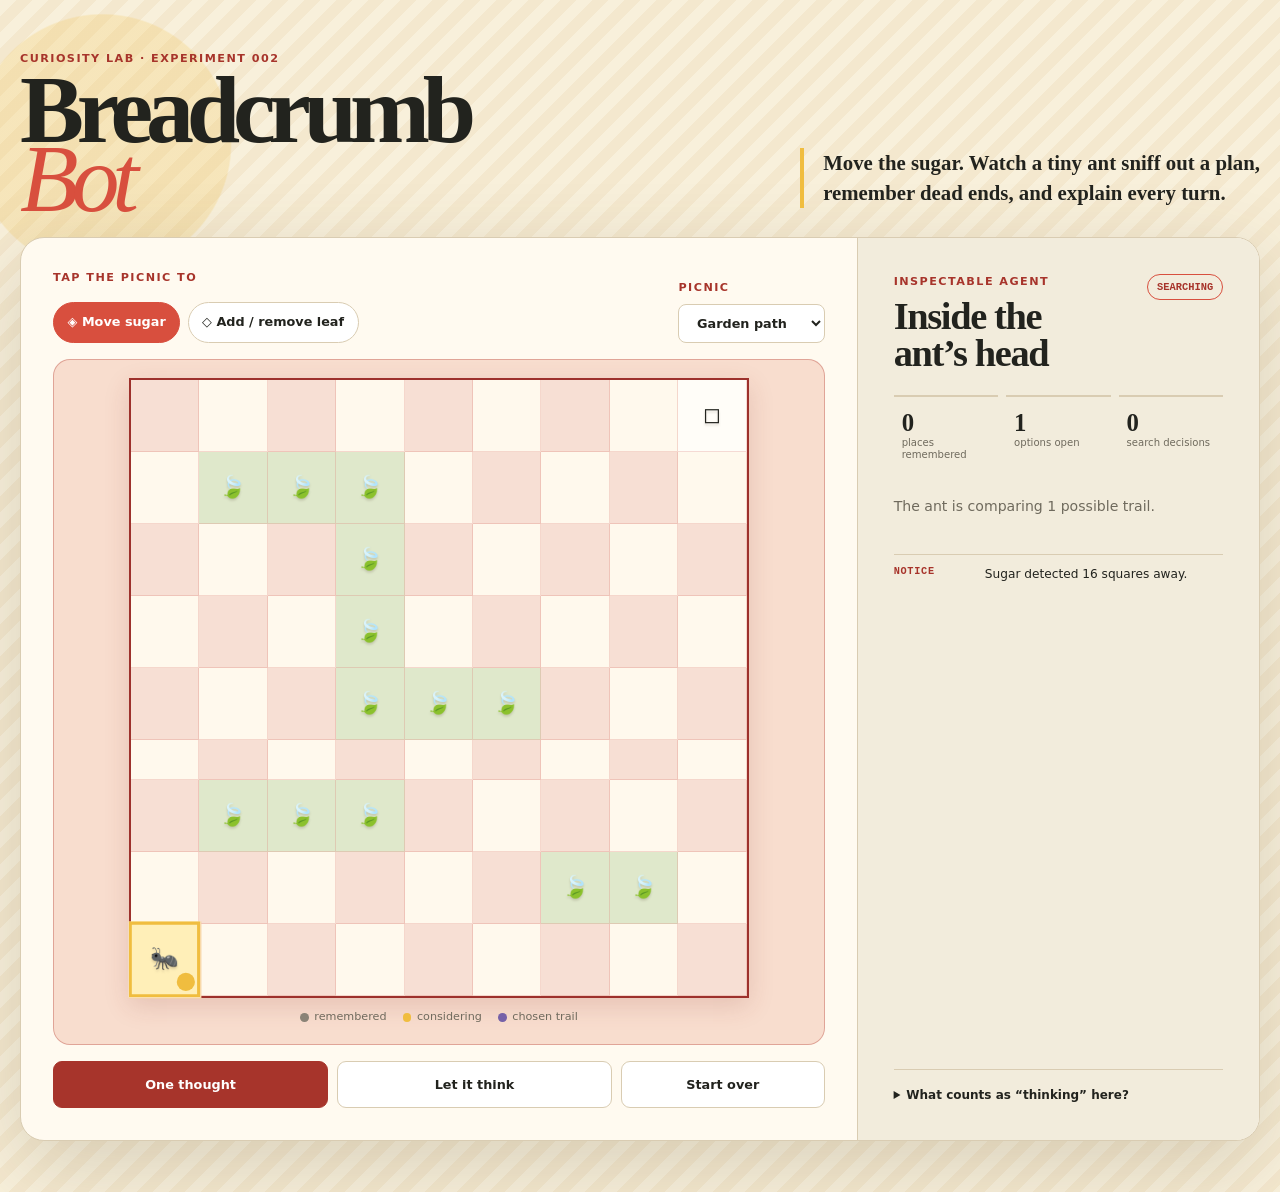
==== projects/002-breadcrumb-bot/index.html @ 3e07974c "feat: add inspectable Breadcrumb Bot agent" ====
<!doctype html>
<html lang="en">
<head>
  <meta charset="utf-8">
  <meta name="viewport" content="width=device-width, initial-scale=1">
  <meta name="color-scheme" content="light">
  <title>Breadcrumb Bot</title>
  <link rel="stylesheet" href="style.css">
</head>
<body>
  <noscript>This picnic needs JavaScript so the ant can think.</noscript>
  <main>
    <header>
      <div>
        <p class="eyebrow">Curiosity Lab · Experiment 002</p>
        <h1>Breadcrumb<br><em>Bot</em></h1>
      </div>
      <p class="invitation">Move the sugar. Watch a tiny ant sniff out a plan, remember dead ends, and explain every turn.</p>
    </header>

    <section class="workbench" aria-label="Interactive picnic pathfinder">
      <div class="board-panel">
        <div class="toolbar" aria-label="Picnic editing tools">
          <div class="tool-group">
            <span class="group-label">Tap the picnic to</span>
            <button class="tool is-active" type="button" data-tool="goal" aria-pressed="true">◈ Move sugar</button>
            <button class="tool" type="button" data-tool="leaf" aria-pressed="false">◇ Add / remove leaf</button>
          </div>
          <div class="preset-group">
            <label for="pattern">Picnic</label>
            <select id="pattern">
              <option value="garden">Garden path</option>
              <option value="spiral">Spiral napkin</option>
              <option value="open">Open blanket</option>
            </select>
          </div>
        </div>

        <div class="picnic-wrap">
          <div id="picnic" class="picnic" role="grid" aria-label="Nine by nine picnic blanket"></div>
          <div class="legend" aria-hidden="true">
            <span><i class="swatch memory"></i> remembered</span>
            <span><i class="swatch option"></i> considering</span>
            <span><i class="swatch route"></i> chosen trail</span>
          </div>
        </div>

        <div class="actions">
          <button id="step" class="primary" type="button">One thought</button>
          <button id="run" type="button">Let it think</button>
          <button id="reset" type="button">Start over</button>
        </div>
      </div>

      <aside class="mind" aria-labelledby="mind-title">
        <div class="mind-heading">
          <div>
            <p class="eyebrow">Inspectable agent</p>
            <h2 id="mind-title">Inside the ant’s head</h2>
          </div>
          <span id="phase" class="phase">searching</span>
        </div>

        <div class="meter" aria-label="Agent memory summary">
          <div><strong id="memory-count">0</strong><span>places remembered</span></div>
          <div><strong id="option-count">1</strong><span>options open</span></div>
          <div><strong id="decision-count">0</strong><span>search decisions</span></div>
        </div>

        <p id="status" class="status" aria-live="polite">The ant can smell the sugar. Ask for one thought or let it think.</p>
        <ol id="trace" class="trace" aria-label="Newest agent decisions first"></ol>

        <details>
          <summary>What counts as “thinking” here?</summary>
          <p>The ant uses A* search: it combines distance already walked with a Manhattan-distance scent estimate. Its frontier, memory, chosen trail, and tool trace are all visible—there is no remote model hiding behind the picnic.</p>
        </details>
      </aside>
    </section>
  </main>
  <script src="agent.js"></script>
  <script src="app.js"></script>
</body>
</html>
---- projects/002-breadcrumb-bot/style.css ----
:root {
  --cream: #f8f0db;
  --paper: #fffaf0;
  --ink: #22231e;
  --muted: #6f6a5d;
  --tomato: #d84f3e;
  --tomato-dark: #a7342b;
  --mustard: #f0bd3f;
  --leaf: #44724d;
  --violet: #7561a8;
  --line: #d9ccb2;
}

* { box-sizing: border-box; }

body {
  margin: 0;
  min-height: 100vh;
  color: var(--ink);
  background:
    radial-gradient(circle at 8% 12%, #f0bd3f35 0 8rem, transparent 8.1rem),
    linear-gradient(135deg, #f8f0db 25%, #f4e8ce 25% 50%, #f8f0db 50% 75%, #f4e8ce 75%);
  background-size: auto, 32px 32px;
  font: 16px/1.5 ui-sans-serif, system-ui, -apple-system, BlinkMacSystemFont, sans-serif;
}

button, select { font: inherit; }
button, select, summary { cursor: pointer; }
button:focus-visible, select:focus-visible, summary:focus-visible { outline: 3px solid var(--mustard); outline-offset: 3px; }
noscript { display: block; padding: 1rem; color: white; background: var(--tomato-dark); }

main { width: min(1240px, calc(100% - 2rem)); margin: auto; padding: clamp(1.25rem, 4vw, 3.5rem) 0; }
header { display: grid; grid-template-columns: 1fr minmax(280px, 460px); align-items: end; gap: 2rem; margin-bottom: 1.5rem; }
.eyebrow, .group-label, label { margin: 0 0 .45rem; color: var(--tomato-dark); font-size: .7rem; font-weight: 850; letter-spacing: .13em; text-transform: uppercase; }
h1 { margin: 0; font: 900 clamp(3.4rem, 7.5vw, 7.4rem)/.72 Georgia, serif; letter-spacing: -.075em; }
h1 em { color: var(--tomato); font-weight: 500; }
.invitation { margin: 0 0 .35rem; padding-left: 1.2rem; border-left: 4px solid var(--mustard); font: 600 clamp(1rem, 2vw, 1.3rem)/1.45 Georgia, serif; }

.workbench { display: grid; grid-template-columns: minmax(520px, 1.35fr) minmax(310px, .65fr); border: 1px solid var(--line); border-radius: 24px; overflow: hidden; background: var(--paper); box-shadow: 0 24px 80px #554b3630; }
.board-panel { min-width: 0; padding: clamp(1rem, 2.5vw, 2rem); }
.toolbar { display: flex; justify-content: space-between; align-items: end; gap: 1rem; margin-bottom: 1rem; }
.tool-group { display: flex; flex-wrap: wrap; align-items: center; gap: .45rem; }
.group-label { flex-basis: 100%; }
.tool, select, .actions button { border: 1px solid var(--line); border-radius: 999px; color: var(--ink); background: white; padding: .62rem .85rem; font-size: .8rem; font-weight: 760; }
.tool.is-active { color: white; border-color: var(--tomato); background: var(--tomato); }
.preset-group { min-width: 146px; }
.preset-group label { display: block; }
select { width: 100%; border-radius: 8px; }

.picnic-wrap { padding: clamp(.65rem, 2vw, 1.15rem); border: 1px solid #ad302955; border-radius: 17px; background: #f8ddce; }
.picnic {
  display: grid;
  grid-template-columns: repeat(9, 1fr);
  width: min(100%, 620px);
  margin: auto;
  aspect-ratio: 1;
  border: 2px solid #9d312c;
  background: white;
  box-shadow: 0 8px 24px #852d2628;
}
.cell { position: relative; display: grid; place-items: center; min-width: 0; border: 0; border-right: 1px solid #d8766b42; border-bottom: 1px solid #d8766b42; border-radius: 0; background: #fff9ed; color: var(--ink); font-size: clamp(.8rem, 2.8vw, 1.35rem); transition: transform 120ms ease, box-shadow 120ms ease; }
.cell:nth-child(odd) { background: #f7dfd4; }
.cell:hover { z-index: 3; box-shadow: inset 0 0 0 3px var(--mustard); }
.cell.is-memory::after, .cell.is-option::after, .cell.is-route::after { content: ""; position: absolute; width: 26%; aspect-ratio: 1; border-radius: 50%; bottom: 8%; right: 8%; background: #8a8377; }
.cell.is-option::after { background: var(--mustard); }
.cell.is-route::after { background: var(--violet); }
.cell.is-leaf { color: var(--leaf); background: #dfe8cb; }
.cell.is-ant { z-index: 2; transform: scale(1.07); background: #ffefb8; box-shadow: inset 0 0 0 3px var(--mustard); }
.cell.is-sugar { background: #fffdf8; }
.thing { position: relative; z-index: 2; filter: drop-shadow(0 2px 1px #483c2830); }
.legend { display: flex; justify-content: center; flex-wrap: wrap; gap: .6rem 1rem; margin-top: .7rem; color: var(--muted); font-size: .7rem; }
.legend span { display: flex; align-items: center; gap: .35rem; }
.swatch { width: .55rem; aspect-ratio: 1; border-radius: 50%; background: #8a8377; }
.swatch.option { background: var(--mustard); } .swatch.route { background: var(--violet); }

.actions { display: grid; grid-template-columns: 1.35fr 1.35fr 1fr; gap: .55rem; margin-top: 1rem; }
.actions button { border-radius: 9px; padding: .8rem; }
.actions .primary { color: white; border-color: var(--tomato-dark); background: var(--tomato-dark); }
.actions button:hover { transform: translateY(-1px); border-color: var(--tomato); }

.mind { display: flex; flex-direction: column; padding: clamp(1.3rem, 3vw, 2.25rem); border-left: 1px solid var(--line); background: #f2ecdc; }
.mind-heading { display: flex; justify-content: space-between; gap: 1rem; align-items: start; }
h2 { margin: 0; max-width: 11ch; font: 800 clamp(1.7rem, 3vw, 2.4rem)/.95 Georgia, serif; letter-spacing: -.035em; }
.phase { padding: .35rem .55rem; border: 1px solid var(--tomato); border-radius: 999px; color: var(--tomato-dark); font: 800 .65rem ui-monospace, monospace; text-transform: uppercase; }
.meter { display: grid; grid-template-columns: repeat(3, 1fr); gap: .5rem; margin: 1.5rem 0; }
.meter div { padding: .7rem .5rem; border-top: 2px solid var(--line); }
.meter strong, .meter span { display: block; }
.meter strong { font: 700 1.55rem Georgia, serif; }
.meter span { color: var(--muted); font-size: .63rem; line-height: 1.2; }
.status { margin: 0 0 1rem; min-height: 3em; color: var(--muted); font-size: .88rem; }
.trace { display: flex; flex-direction: column; gap: .5rem; min-height: 260px; margin: 0; padding: 0; list-style: none; }
.trace li { display: grid; grid-template-columns: 5.2rem 1fr; gap: .5rem; padding: .62rem 0; border-top: 1px solid var(--line); font-size: .76rem; }
.trace b { color: var(--tomato-dark); font: 800 .64rem ui-monospace, monospace; letter-spacing: .07em; text-transform: uppercase; }
.trace li:first-child { animation: arrive 220ms ease-out; }
details { margin-top: auto; padding-top: 1rem; border-top: 1px solid var(--line); color: var(--muted); font-size: .75rem; }
summary { color: var(--ink); font-weight: 750; }
details p { margin-bottom: 0; }

@keyframes arrive { from { opacity: 0; transform: translateY(-5px); } }
@media (max-width: 860px) {
  main { width: min(100% - 1rem, 680px); padding-top: 1rem; }
  header { grid-template-columns: 1fr; gap: 1rem; }
  h1 { font-size: clamp(3.25rem, 14vw, 5rem); }
  .invitation { max-width: 36rem; }
  .workbench { grid-template-columns: 1fr; border-radius: 16px; }
  .mind { border-left: 0; border-top: 1px solid var(--line); }
  .trace { min-height: 0; }
}
@media (max-width: 520px) {
  .toolbar { align-items: stretch; flex-direction: column; }
  .preset-group { width: 100%; }
  .actions { grid-template-columns: 1fr 1fr; }
  .actions #reset { grid-column: 1 / -1; }
  .board-panel { padding: .75rem; }
  .picnic-wrap { padding: .45rem; }
  .legend { font-size: .62rem; }
}
@media (prefers-reduced-motion: reduce) { *, *::before, *::after { animation: none !important; transition: none !important; } }
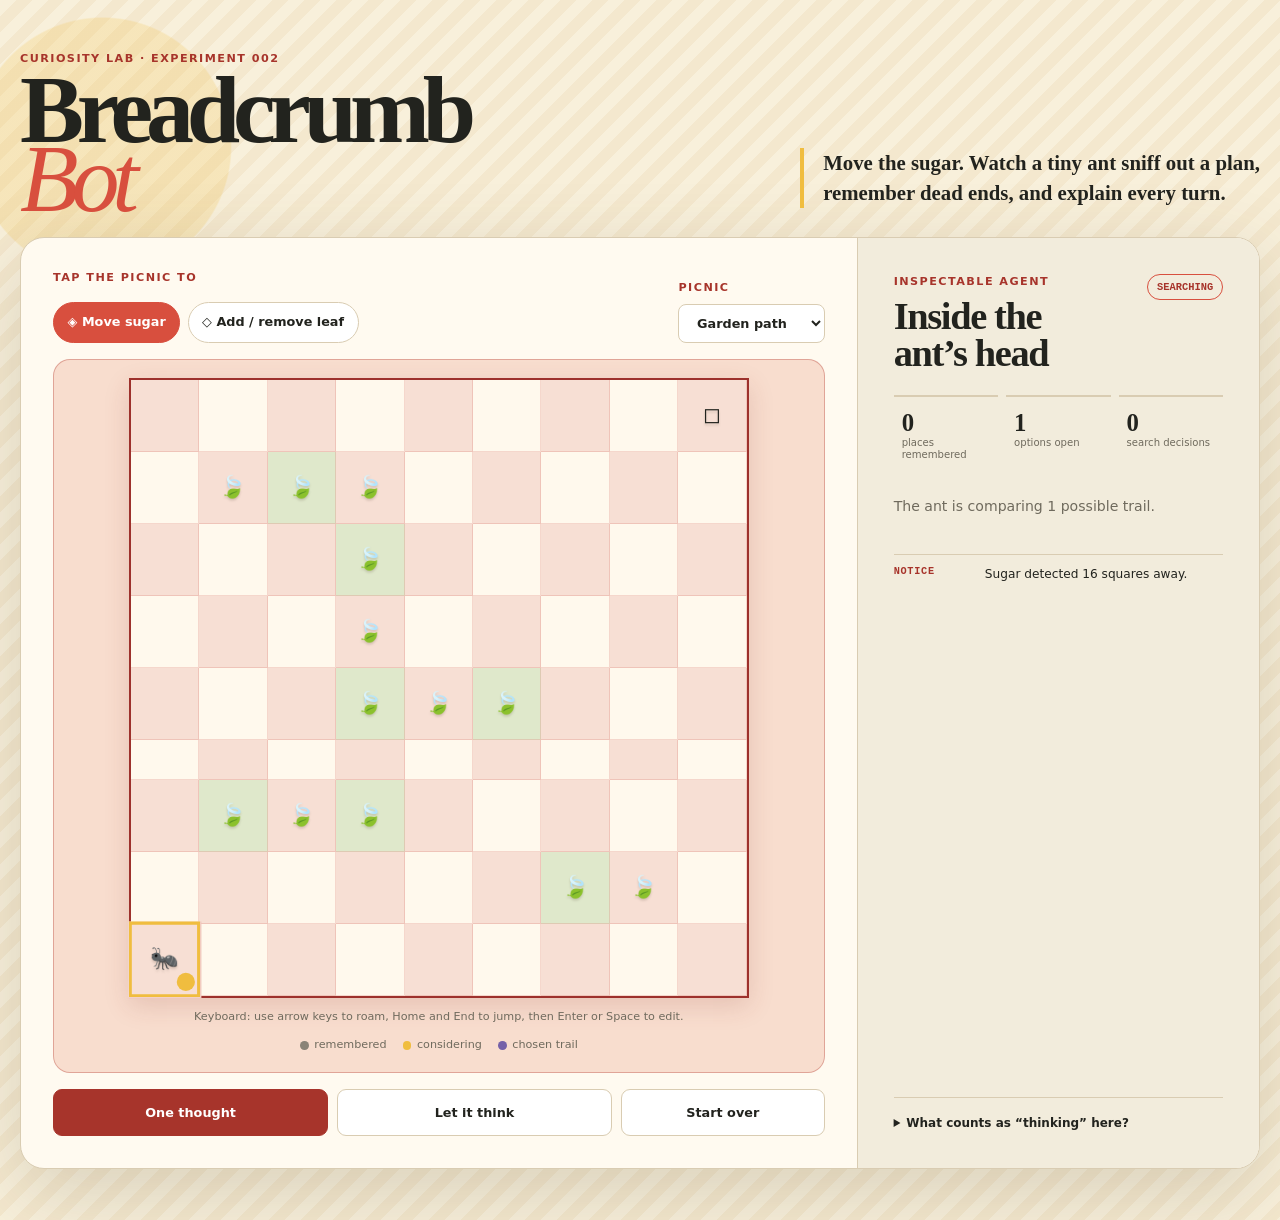
==== commit c211abf4: "fix: make picnic grid keyboard navigable" ====
--- a/projects/002-breadcrumb-bot/index.html
+++ b/projects/002-breadcrumb-bot/index.html
@@ -37,7 +37,8 @@
         </div>
 
         <div class="picnic-wrap">
-          <div id="picnic" class="picnic" role="grid" aria-label="Nine by nine picnic blanket"></div>
+          <div id="picnic" class="picnic" role="grid" aria-label="Nine by nine picnic blanket" aria-describedby="grid-help" aria-rowcount="9" aria-colcount="9"></div>
+          <p id="grid-help" class="grid-help">Keyboard: use arrow keys to roam, Home and End to jump, then Enter or Space to edit.</p>
           <div class="legend" aria-hidden="true">
             <span><i class="swatch memory"></i> remembered</span>
             <span><i class="swatch option"></i> considering</span>
@@ -77,6 +78,7 @@
       </aside>
     </section>
   </main>
+  <script src="grid-navigation.js"></script>
   <script src="agent.js"></script>
   <script src="app.js"></script>
 </body>
--- a/projects/002-breadcrumb-bot/style.css
+++ b/projects/002-breadcrumb-bot/style.css
@@ -58,8 +58,10 @@
   background: white;
   box-shadow: 0 8px 24px #852d2628;
 }
+.grid-row { display: contents; }
 .cell { position: relative; display: grid; place-items: center; min-width: 0; border: 0; border-right: 1px solid #d8766b42; border-bottom: 1px solid #d8766b42; border-radius: 0; background: #fff9ed; color: var(--ink); font-size: clamp(.8rem, 2.8vw, 1.35rem); transition: transform 120ms ease, box-shadow 120ms ease; }
-.cell:nth-child(odd) { background: #f7dfd4; }
+.grid-row:nth-child(odd) .cell:nth-child(odd),
+.grid-row:nth-child(even) .cell:nth-child(even) { background: #f7dfd4; }
 .cell:hover { z-index: 3; box-shadow: inset 0 0 0 3px var(--mustard); }
 .cell.is-memory::after, .cell.is-option::after, .cell.is-route::after { content: ""; position: absolute; width: 26%; aspect-ratio: 1; border-radius: 50%; bottom: 8%; right: 8%; background: #8a8377; }
 .cell.is-option::after { background: var(--mustard); }
@@ -68,6 +70,7 @@
 .cell.is-ant { z-index: 2; transform: scale(1.07); background: #ffefb8; box-shadow: inset 0 0 0 3px var(--mustard); }
 .cell.is-sugar { background: #fffdf8; }
 .thing { position: relative; z-index: 2; filter: drop-shadow(0 2px 1px #483c2830); }
+.grid-help { margin: .7rem 0 0; color: var(--muted); text-align: center; font-size: .7rem; }
 .legend { display: flex; justify-content: center; flex-wrap: wrap; gap: .6rem 1rem; margin-top: .7rem; color: var(--muted); font-size: .7rem; }
 .legend span { display: flex; align-items: center; gap: .35rem; }
 .swatch { width: .55rem; aspect-ratio: 1; border-radius: 50%; background: #8a8377; }
